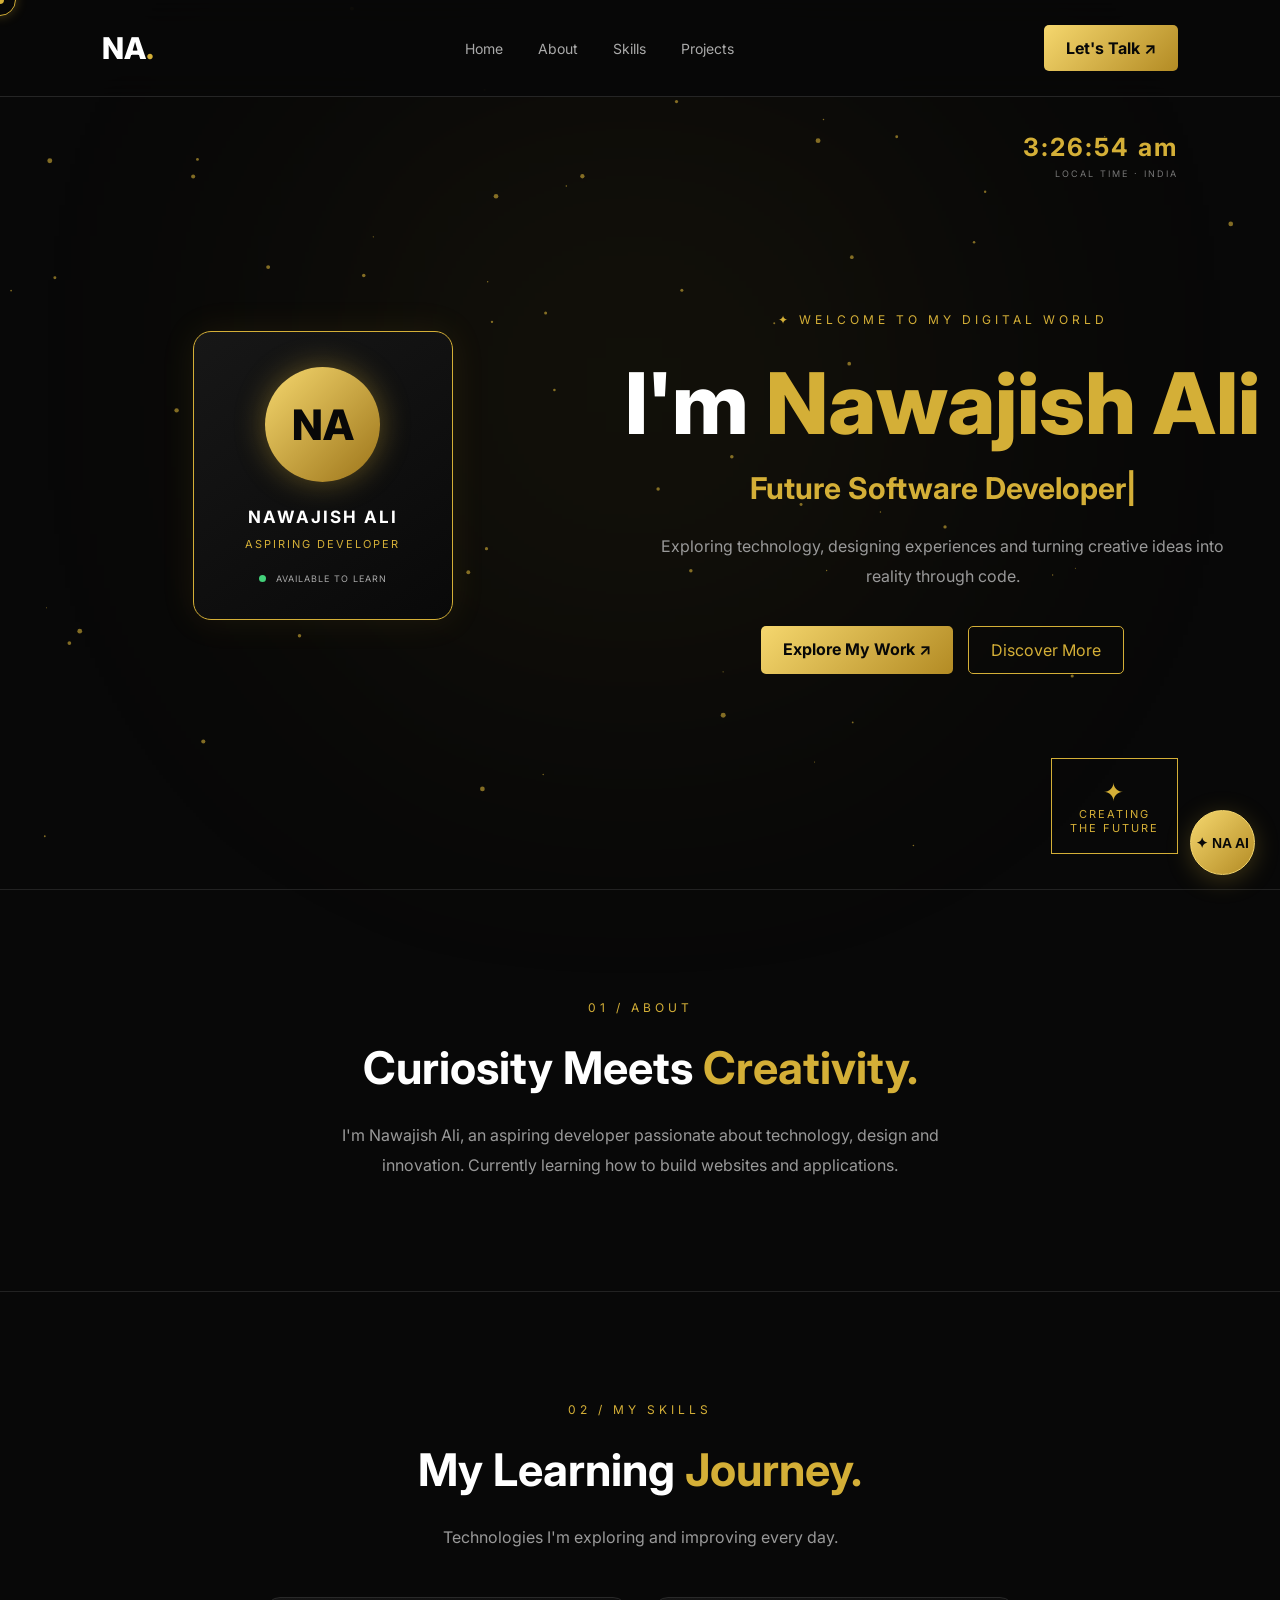
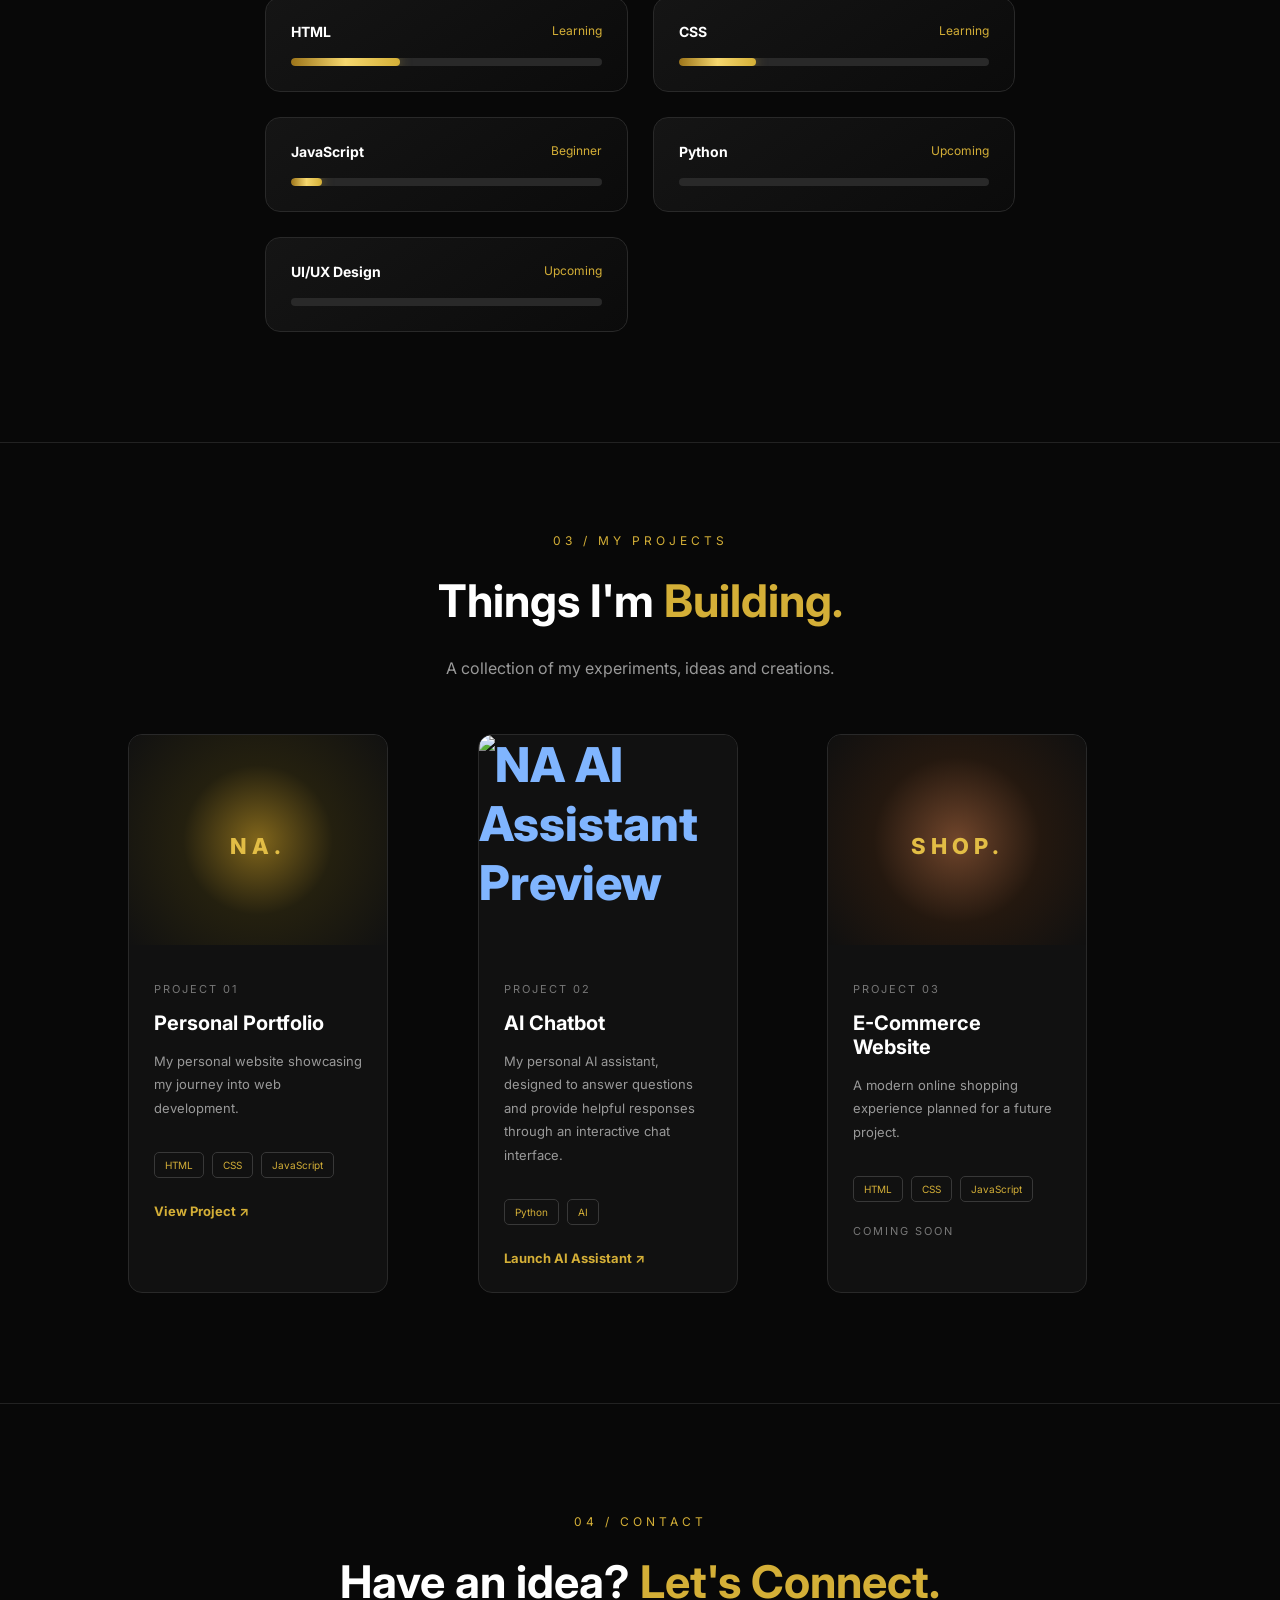
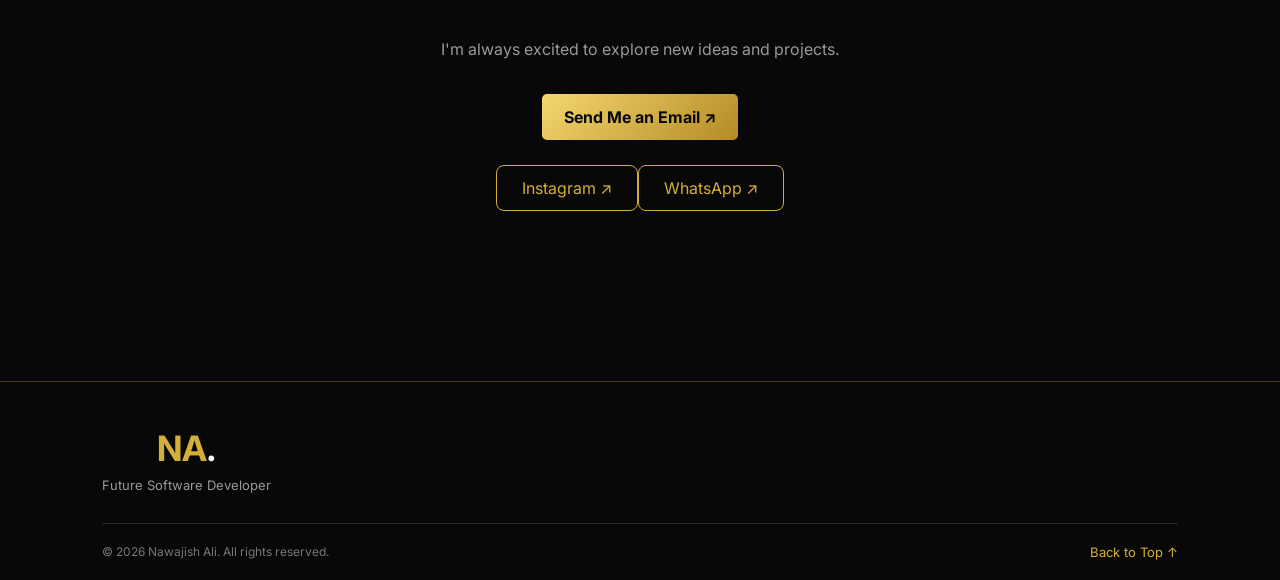
==== index.html @ ee2a5661 "Add files via upload" ====
<!DOCTYPE html>
<html lang="en">
<head>
    <meta charset="UTF-8">
    <meta name="viewport" content="width=device-width, initial-scale=1.0">
    <title>Nawajish Ali | Developer Portfolio</title>
    <link rel="stylesheet" href="style.css">
</head>

<body>
    <!-- NA Premium Loader -->
<div id="page-loader">
    <div class="loader-logo">NA<span>.</span></div>
    <div class="loader-line"></div>
    <p>WELCOME TO MY PORTFOLIO</p>
</div>
<!-- Golden Custom Cursor -->
<div class="cursor-dot"></div>
<div class="cursor-outline"></div>
    <div class="background-glow"></div>
    <canvas id="particles"></canvas>

    <nav class="navbar">
        <a href="#home" class="logo">NA<span>.</span></a>

        <ul class="nav-links">
            <li><a href="#home">Home</a></li>
            <li><a href="#about">About</a></li>
            <li><a href="#skills">Skills</a></li>
            <li><a href="#projects">Projects</a></li>
        </ul>

        <a href="#contact" class="contact-btn">Let's Talk ↗</a>
    </nav>

    <main>
        <section class="hero" id="home">
<div class="live-clock">
    <span id="clock">00:00:00</span>
    <small>LOCAL TIME · INDIA</small>
</div>
<div class="profile-card">
    <div class="profile-glow">
        <span>NA</span>
    </div>

    <h3>NAWAJISH ALI</h3>
    <p>ASPIRING DEVELOPER</p>

    <div class="online-status">
        <span></span> AVAILABLE TO LEARN
    </div>
</div>
            <div class="hero-content">
                <p class="welcome">✦ WELCOME TO MY DIGITAL WORLD</p>

                <h1>I'm <span>Nawajish Ali</span></h1>

                <h2>
    <span id="typing-text"></span><span class="typing-cursor">|</span>
</h2>

                <p class="description">
                    Exploring technology, designing experiences
                    and turning creative ideas into reality through code.
                </p>

                <div class="hero-buttons">
                    <a href="#projects" class="main-btn">Explore My Work ↗</a>
                    <a href="#about" class="secondary-btn">Discover More</a>
                </div>
            </div>

            <div class="hero-badge">
                <span>✦</span>
                <p>CREATING<br>THE FUTURE</p>
            </div>

        </section>

        <section id="about" class="content-section">
            <p class="section-label">01 / ABOUT</p>
            <h2>Curiosity Meets <span>Creativity.</span></h2>
            <p>
                I'm Nawajish Ali, an aspiring developer passionate
                about technology, design and innovation.
                Currently learning how to build websites and applications.
            </p>
        </section>

        <section id="skills" class="content-section">

    <p class="section-label">02 / MY SKILLS</p>

    <h2>My Learning <span>Journey.</span></h2>

    <p class="skills-intro">
        Technologies I'm exploring and improving every day.
    </p>

    <div class="skills-dashboard">

        <div class="skill-box">
            <div class="skill-info">
                <span>HTML</span>
                <span>Learning</span>
            </div>
            <div class="skill-track">
                <div class="skill-fill html-fill"></div>
            </div>
        </div>

        <div class="skill-box">
            <div class="skill-info">
                <span>CSS</span>
                <span>Learning</span>
            </div>
            <div class="skill-track">
                <div class="skill-fill css-fill"></div>
            </div>
        </div>

        <div class="skill-box">
            <div class="skill-info">
                <span>JavaScript</span>
                <span>Beginner</span>
            </div>
            <div class="skill-track">
                <div class="skill-fill js-fill"></div>
            </div>
        </div>

        <div class="skill-box">
            <div class="skill-info">
                <span>Python</span>
                <span>Upcoming</span>
            </div>
            <div class="skill-track">
                <div class="skill-fill python-fill"></div>
            </div>
        </div>

        <div class="skill-box">
            <div class="skill-info">
                <span>UI/UX Design</span>
                <span>Upcoming</span>
            </div>
            <div class="skill-track">
                <div class="skill-fill design-fill"></div>
            </div>
        </div>

    </div>

</section>

        <section id="projects" class="content-section">

    <p class="section-label">03 / MY PROJECTS</p>

    <h2>Things I'm <span>Building.</span></h2>

    <p class="skills-intro">
        A collection of my experiments, ideas and creations.
    </p>

    <div class="project-gallery">

        <div class="project-card">
            <div class="project-image portfolio-image">
                <span>NA.</span>
            </div>

            <div class="project-details">
                <span class="project-number">PROJECT 01</span>
                <h3>Personal Portfolio</h3>

                <p>
                    My personal website showcasing my journey
                    into web development.
                </p>

                <div class="tech-tags">
                    <span>HTML</span>
                    <span>CSS</span>
                    <span>JavaScript</span>
                </div>

                <a href="#home" class="project-link">
                    View Project ↗
                </a>
            </div>
        </div>

        <div class="project-card">
            <div class="project-image ai-image">
    <img src="AI-Chatboot/images/na-ai-preview.png"
         alt="NA AI Assistant Preview">
</div>

            <div class="project-details">
                <span class="project-number">PROJECT 02</span>
                <h3>AI Chatbot</h3>

                <p>
    My personal AI assistant, designed to answer
    questions and provide helpful responses through
    an interactive chat interface.
</p>

                <div class="tech-tags">
                    <span>Python</span>
                    <span>AI</span>
                </div>

                <a href="AI-Chatboot/index.html"
   class="project-link"
   target="_blank">
   Launch AI Assistant ↗
</a>
            </div>
        </div>

        <div class="project-card">
            <div class="project-image shop-image">
                <span>SHOP.</span>
            </div>

            <div class="project-details">
                <span class="project-number">PROJECT 03</span>
                <h3>E-Commerce Website</h3>

                <p>
                    A modern online shopping experience
                    planned for a future project.
                </p>

                <div class="tech-tags">
                    <span>HTML</span>
                    <span>CSS</span>
                    <span>JavaScript</span>
                </div>

                <span class="coming-soon">COMING SOON</span>
            </div>
        </div>

    </div>

</section>

        <section id="contact" class="content-section contact-section">
            <p class="section-label">04 / CONTACT</p>
            <h2>Have an idea? <span>Let's Connect.</span></h2>
            <p>I'm always excited to explore new ideas and projects.</p>
            <a href="mailto:your-sharubanali35@gmail.com" class="main-btn">
                Send Me an Email ↗
            </a>
            <div class="social-links">
    <a href="https://www.instagram.com/nawajish_0007_/"
       target="_blank"
       rel="noopener noreferrer"
       class="social-link">
        Instagram ↗
    </a>
    <a href="https://wa.me/6398484253"
   target="_blank"
   rel="noopener noreferrer"
   class="social-link">
    WhatsApp ↗
</a>
</div>
        </section>
    </main>

   <footer class="portfolio-footer">

    <div class="footer-content">

        <div class="footer-brand">
            <h2>NA<span>.</span></h2>
            <p>Future Software Developer</p>
        </div>

    </div>

    <div class="footer-bottom">
        <p>© 2026 Nawajish Ali. All rights reserved.</p>
        <a href="#home">Back to Top ↑</a>
    </div>

</footer>
<!-- NA AI Chat Button -->

<button id="ai-toggle" class="ai-toggle">
    ✦ NA AI
</button>

<div id="ai-widget" class="ai-widget">

    <div class="ai-header">
        <div>
            <h3>NA AI Assistant</h3>
            <small>Created by Nawajish Ali</small>
        </div>

       <button id="ai-clear">Clear</button>
<button id="ai-close">✕</button>
    </div>

    <div id="ai-chat-box" class="ai-chat-box">
        <div class="ai-bot-message">
            Hello! I'm NA AI. How can I help you?
        </div>
    </div>

    <div class="ai-input-area">
        <input
            type="text"
            id="ai-input"
            placeholder="Ask me anything..."
        >

        <button id="ai-send">➤</button>
    </div>

</div>
    <script src="script.js"></script>

</body>
</html>
---- style.css ----
@import url('https://fonts.googleapis.com/css2?family=Inter:wght@400;500;600;700;800&display=swap');

* {
    margin: 0;
    padding: 0;
    box-sizing: border-box;
    scroll-behavior: smooth;
}

body {
    background: #080808;
    color: #ffffff;
    font-family: 'Inter', sans-serif;
    overflow-x: hidden;
}

#particles {
    position: fixed;
    inset: 0;
    width: 100%;
    height: 100%;
    pointer-events: none;
    z-index: -1;
}

.background-glow {
    position: fixed;
    width: 500px;
    height: 500px;
    background: #d4af37;
    filter: blur(180px);
    opacity: 0.09;
    top: 15%;
    left: 30%;
    pointer-events: none;
    z-index: -2;
    animation: glow 7s infinite alternate;
}

@keyframes glow {
    from { transform: translate(-100px, -50px); }
    to { transform: translate(100px, 100px); }
}

.navbar {
    display: flex;
    justify-content: space-between;
    align-items: center;
    padding: 25px 8%;
    border-bottom: 1px solid #252525;
    background: rgba(8, 8, 8, 0.85);
    position: sticky;
    top: 0;
    z-index: 10;
    backdrop-filter: blur(15px);
}

.logo {
    color: white;
    text-decoration: none;
    font-size: 30px;
    font-weight: 800;
}

.logo span, .hero h1 span, .content-section h2 span {
    color: #d4af37;
}

.nav-links {
    display: flex;
    list-style: none;
    gap: 35px;
}

.nav-links a {
    color: #aaa;
    text-decoration: none;
    font-size: 14px;
    transition: 0.3s;
}

.nav-links a:hover {
    color: #d4af37;
}

.contact-btn, .main-btn {
    background: linear-gradient(135deg, #f5d76e, #b38b24);
    color: #080808;
    text-decoration: none;
    padding: 13px 22px;
    border-radius: 5px;
    font-weight: 700;
    display: inline-block;
    transition: 0.3s;
}

.contact-btn:hover, .main-btn:hover {
    transform: translateY(-4px);
    box-shadow: 0 8px 25px #d4af3744;
}

.hero {
    min-height: 88vh;
    display: flex;
    justify-content: center;
    align-items: center;
    text-align: center;
    position: relative;
    padding: 70px 20px;
}

.hero-content {
    animation: appear 1.2s ease;
}

@keyframes appear {
    from { opacity: 0; transform: translateY(30px); }
    to { opacity: 1; transform: translateY(0); }
}

.welcome, .section-label {
    color: #d4af37;
    letter-spacing: 4px;
    font-size: 12px;
    margin-bottom: 25px;
}

.hero h1 {
    font-size: clamp(42px, 7vw, 85px);
    font-weight: 800;
    margin-bottom: 15px;
}

.hero h2 {
    color: #aaa;
    font-size: clamp(20px, 3vw, 30px);
    margin-bottom: 25px;
}

.description {
    color: #999;
    max-width: 580px;
    line-height: 1.9;
    margin: auto auto 35px;
}

.hero-buttons {
    display: flex;
    justify-content: center;
    gap: 15px;
    flex-wrap: wrap;
}

.secondary-btn {
    border: 1px solid #d4af37;
    color: #d4af37;
    text-decoration: none;
    padding: 13px 22px;
    border-radius: 5px;
    transition: 0.3s;
}

.secondary-btn:hover {
    background: #d4af37;
    color: black;
}

.hero-badge {
    position: absolute;
    bottom: 35px;
    right: 8%;
    border: 1px solid #d4af37;
    padding: 18px;
    color: #d4af37;
    font-size: 11px;
    letter-spacing: 2px;
}

.hero-badge span {
    font-size: 25px;
}

.content-section {
    padding: 110px 10%;
    text-align: center;
    border-top: 1px solid #222;
}

.content-section h2 {
    font-size: clamp(28px, 4vw, 45px);
    margin-bottom: 25px;
}

.content-section > p:not(.section-label) {
    color: #999;
    line-height: 1.9;
    max-width: 650px;
    margin: auto;
}

.cards {
    display: flex;
    justify-content: center;
    gap: 20px;
    flex-wrap: wrap;
    margin-top: 45px;
}

.card, .project-card {
    border: 1px solid #292929;
    background: #111;
    padding: 30px;
    border-radius: 10px;
    min-width: 180px;
    transition: 0.3s;
}

.card {
    color: #d4af37;
    font-weight: 700;
}

.card span, .project-card span {
    display: block;
    color: #777;
    font-size: 11px;
    margin-top: 12px;
}

.card:hover, .project-card:hover {
    border-color: #d4af37;
    transform: translateY(-8px);
}

.project-card {
    text-align: left;
    width: 260px;
}

.project-card h3 {
    margin: 18px 0;
    color: #d4af37;
}

.project-card p {
    color: #999;
    line-height: 1.6;
}

.contact-section .main-btn {
    margin-top: 30px;
}

footer {
    padding: 30px;
    text-align: center;
    color: #777;
    border-top: 1px solid #222;
    font-size: 13px;
}

@media (max-width: 700px) {
    .navbar {
        padding: 20px 5%;
        flex-wrap: wrap;
        gap: 20px;
    }

    .nav-links {
        gap: 15px;
        flex-wrap: wrap;
    }

    .contact-btn {
        display: none;
    }

    .hero-badge {
        display: none;
    }

    .content-section {
        padding: 75px 7%;
    }
}
/* Typing Animation */
#typing-text {
    color: #d4af37;
}

.typing-cursor {
    color: #d4af37;
    animation: blink 0.7s infinite;
}

@keyframes blink {
    50% {
        opacity: 0;
    }
}

/* Premium Card Effects */
.card, .project-card {
    transition: all 0.4s ease;
    cursor: pointer;
}

.card:hover, .project-card:hover {
    transform: translateY(-12px) scale(1.03);
    border-color: #d4af37;
    box-shadow: 0 15px 35px #d4af3722;
}

/* Golden Text Selection */
::selection {
    background: #d4af37;
    color: black;
}

/* Smooth Button Animation */
.main-btn, .contact-btn {
    transition: all 0.3s ease;
}
/* Live Digital Clock */

.live-clock {
    position: absolute;
    top: 35px;
    right: 8%;
    display: flex;
    flex-direction: column;
    gap: 6px;
    text-align: right;
}

.live-clock span {
    color: #d4af37;
    font-size: 25px;
    font-weight: bold;
    letter-spacing: 2px;
}

.live-clock small {
    color: #777;
    font-size: 9px;
    letter-spacing: 2px;
}

@media (max-width: 700px) {
    .live-clock {
        position: static;
        margin-bottom: 35px;
        text-align: center;
    }
}
/* Futuristic Profile Card */

.profile-card {
    width: 260px;
    padding: 35px 20px;
    background: linear-gradient(145deg, #171717, #090909);
    border: 1px solid #d4af37;
    border-radius: 18px;
    text-align: center;
    margin: 0 auto 35px;
    box-shadow: 0 0 35px #d4af3718;
    animation: floating 4s ease-in-out infinite;
}

.profile-glow {
    width: 115px;
    height: 115px;
    margin: auto auto 25px;
    border-radius: 50%;
    display: flex;
    align-items: center;
    justify-content: center;
    background: linear-gradient(135deg, #f5d76e, #9c7419);
    box-shadow: 0 0 30px #d4af3766;
}

.profile-glow span {
    color: #080808;
    font-size: 42px;
    font-weight: 800;
}

.profile-card h3 {
    font-size: 17px;
    letter-spacing: 2px;
    margin-bottom: 10px;
}

.profile-card > p {
    color: #d4af37;
    font-size: 11px;
    letter-spacing: 2px;
    margin-bottom: 22px;
}

.online-status {
    color: #aaa;
    font-size: 9px;
    letter-spacing: 1px;
}

.online-status span {
    display: inline-block;
    width: 7px;
    height: 7px;
    background: #43d17a;
    border-radius: 50%;
    margin-right: 6px;
}

@keyframes floating {
    0%, 100% {
        transform: translateY(0);
    }

    50% {
        transform: translateY(-12px);
    }
}
/* Skills Dashboard */

.skills-intro {
    margin-bottom: 40px !important;
}

/* PREMIUM SKILLS DASHBOARD */

.skills-dashboard {
    max-width: 750px;
    margin: 45px auto 0;
    display: grid;
    grid-template-columns: 1fr 1fr;
    gap: 25px;
    text-align: left;
}

.skill-box {
    background: linear-gradient(145deg, #151515, #0b0b0b);
    border: 1px solid #292929;
    padding: 25px;
    border-radius: 15px;
    transition: all 0.4s ease;
    position: relative;
    overflow: hidden;
}

.skill-box:hover {
    border-color: #d4af37;
    transform: translateY(-7px);
    box-shadow: 0 10px 35px #d4af3725;
}

.skill-info {
    display: flex;
    justify-content: space-between;
    margin-bottom: 18px;
    font-size: 14px;
}

.skill-info span:first-child {
    color: white;
    font-weight: bold;
}

.skill-info span:last-child {
    color: #d4af37;
    font-size: 12px;
}

.skill-track {
    height: 8px;
    background: #292929;
    border-radius: 20px;
    overflow: hidden;
}

.skill-fill {
    height: 100%;
    border-radius: 20px;
    background: linear-gradient(
        90deg,
        #9c7419,
        #f5d76e,
        #d4af37
    );
    box-shadow: 0 0 12px #d4af3780;
    animation: none;
}

.html-fill { width: 35%; }
.css-fill { width: 25%; }
.js-fill { width: 10%; }
.python-fill { width: 0%; }
.design-fill { width: 0%; }

@keyframes skillLoad {
    from {
        width: 0;
    }
}

@media (max-width: 650px) {
    .skills-dashboard {
        grid-template-columns: 1fr;
    }
}

@media (prefers-reduced-motion: reduce) {
    .skill-fill {
        animation: none;
    }

    .skill-box {
        transition: none;
    }
}
/* Premium Project Gallery */

.project-gallery {
    display: grid;
    grid-template-columns: repeat(3, 1fr);
    gap: 25px;
    max-width: 1100px;
    margin: 50px auto 0;
    text-align: left;
}

.project-card {
    padding: 0;
    min-width: 0;
    overflow: hidden;
    background: #111;
    border: 1px solid #292929;
    border-radius: 14px;
    transition: transform 0.4s, border-color 0.4s;
}

.project-card:hover {
    transform: translateY(-12px);
    border-color: #d4af37;
    box-shadow: 0 15px 35px #d4af3720;
}

.project-image {
    height: 190px;
    display: flex;
    justify-content: center;
    align-items: center;
    font-size: 48px;
    font-weight: 800;
    color: #d4af37;
    background: radial-gradient(circle, #29200b, #101010);
}

.ai-image {
    background: radial-gradient(circle, #18233c, #101010);
    color: #80b5ff;
}

.shop-image {
    background: radial-gradient(circle, #352315, #101010);
    color: #e4b66c;
}

.project-details {
    padding: 25px;
}

.project-number {
    color: #d4af37;
    font-size: 10px;
    letter-spacing: 2px;
}

.project-details h3 {
    color: white;
    margin: 15px 0;
    font-size: 20px;
}

.project-details p {
    color: #999;
    font-size: 13px;
    line-height: 1.8;
    margin-bottom: 20px;
}

.tech-tags {
    display: flex;
    flex-wrap: wrap;
    gap: 8px;
    margin-bottom: 22px;
}

.tech-tags span {
    border: 1px solid #383838;
    color: #d4af37;
    padding: 6px 10px;
    border-radius: 5px;
    font-size: 10px;
}

.project-link {
    color: #d4af37;
    text-decoration: none;
    font-size: 13px;
    font-weight: bold;
}

.project-link:hover {
    color: white;
}

.coming-soon {
    color: #888;
    font-size: 11px;
    letter-spacing: 2px;
}

@media (max-width: 850px) {
    .project-gallery {
        grid-template-columns: repeat(2, 1fr);
    }
}

@media (max-width: 600px) {
    .project-gallery {
        grid-template-columns: 1fr;
    }
}
#projects {
    scroll-margin-top: 110px;
    padding-top: 90px;
}

#skills,
#about,
#contact {
    scroll-margin-top: 100px;
}
/* NA AI Portfolio Widget */

.ai-toggle {
    position: fixed;
    bottom: 25px;
    right: 25px;
    z-index: 1000;

    width: 65px;
    height: 65px;

    border-radius: 50%;
    border: 1px solid #f5d76e;

    background: linear-gradient(135deg, #f5d76e, #b38b24);
    color: #080808;

    font-size: 14px;
    font-weight: bold;

    cursor: pointer;

    box-shadow: 0 5px 25px #d4af3740;
    transition: 0.3s;
}

.ai-toggle:hover {
    transform: scale(1.1);
    box-shadow: 0 5px 35px #d4af3780;
}

.ai-widget {
    position: fixed;
    bottom: 95px;
    right: 25px;
    width: 350px;
    height: 450px;
    background: #111;
    border: 1px solid #d4af37;
    border-radius: 15px;
    z-index: 1001;
    display: none;
    flex-direction: column;
    overflow: hidden;
    box-shadow: 0 0 30px #d4af3730;
}

.ai-widget.open {
    display: flex;
}

.ai-header {
    padding: 18px;
    display: flex;
    justify-content: space-between;
    align-items: center;
    border-bottom: 1px solid #333;
}

.ai-header h3 {
    color: #d4af37;
}

.ai-header small {
    color: #888;
}

#ai-close {
    background: transparent;
    color: white;
}

.ai-chat-box {
    flex: 1;
    padding: 15px;
    overflow-y: auto;
}

.ai-bot-message,
.ai-user-message {
    padding: 12px;
    margin-bottom: 12px;
    border-radius: 9px;
    font-size: 13px;
    line-height: 1.5;
    overflow-wrap: anywhere;
}

.ai-bot-message {
    background: #252525;
    color: white;
}

.ai-user-message {
    background: #d4af37;
    color: black;
    margin-left: 35px;
}

.ai-input-area {
    display: flex;
    padding: 12px;
    gap: 8px;
}

.ai-input-area input {
    min-width: 0;
    flex: 1;
    background: #222;
    color: white;
    border: 1px solid #444;
    padding: 12px;
    border-radius: 7px;
}

.ai-input-area button {
    background: #d4af37;
    border: none;
    border-radius: 7px;
    padding: 10px 15px;
    cursor: pointer;
}

@media (max-width: 450px) {
    .ai-widget {
        width: calc(100% - 30px);
        right: 15px;
    }
}
/* NA AI Advanced Features */

#ai-clear {
    background: transparent;
    color: #d4af37;
    border: 1px solid #d4af37;
    padding: 7px 12px;
    font-size: 11px;
    cursor: pointer;
}

.ai-timestamp {
    display: block;
    font-size: 9px;
    color: #999;
    margin-top: 7px;
    text-align: right;
}

/* Animated typing dots */

.ai-typing {
    display: flex;
    gap: 5px;
    width: fit-content;
    align-items: center;
}

.ai-typing span {
    width: 6px;
    height: 6px;
    background: #d4af37;
    border-radius: 50%;
    animation: typingDots 1s infinite;
}

.ai-typing span:nth-child(2) {
    animation-delay: 0.2s;
}

.ai-typing span:nth-child(3) {
    animation-delay: 0.4s;
}

@keyframes typingDots {
    0%, 60%, 100% {
        opacity: 0.3;
        transform: translateY(0);
    }

    30% {
        opacity: 1;
        transform: translateY(-5px);
    }
}
/* PREMIUM PROJECT PREVIEWS */

.project-image {
    position: relative;
    overflow: hidden;
    display: flex;
    justify-content: center;
    align-items: center;
    transition: 0.4s ease;
}

.portfolio-image {
    background:
        radial-gradient(circle at center,
        #80651b 0%,
        #24200f 45%,
        #111 100%);
}

.ai-image {
    background:
        radial-gradient(circle at center,
        #253b70 0%,
        #121827 50%,
        #101010 100%);
}

.shop-image {
    background:
        radial-gradient(circle at center,
        #70452b 0%,
        #24180f 50%,
        #101010 100%);
}

.project-image span {
    font-size: 22px;
    font-weight: 800;
    letter-spacing: 5px;
    color: #e2bd45;
    transition: 0.4s ease;
}

.project-card:hover .project-image span {
    transform: scale(1.2);
    text-shadow: 0 0 20px #d4af37;
}

.project-card:hover .project-image {
    filter: brightness(1.2);
}

.project-card {
    transition: transform 0.4s ease,
                border-color 0.4s ease,
                box-shadow 0.4s ease;
}

.project-card:hover {
    transform: translateY(-8px);
    border-color: #d4af37;
    box-shadow: 0 15px 40px #d4af3720;
}
.project-image img {
    width: 100%;
    height: 100%;
    object-fit: cover;
    display: block;
    transition: transform 0.4s ease;
}

.project-card:hover .project-image img {
    transform: scale(1.05);
}
/* AI Project Preview */
.project-image {
    height: 210px;
    overflow: hidden;
    position: relative;
    border-radius: 12px 12px 0 0;
}

.project-image img {
    width: 100%;
    height: 100%;
    object-fit: cover;
    object-position: top center;
    display: block;
}
/* AI Chatbot Preview Enhancement */

.ai-image {
    height: 210px;
    overflow: hidden;
    background: #111;
    border-radius: 12px 12px 0 0;
}

.ai-image img {
    width: 100%;
    height: 100%;
    object-fit: cover;
    object-position: center;
    display: block;
    transform: none;
}
.social-links {
    margin-top: 25px;
    display: flex;
    justify-content: center;
}

.social-link {
    color: #d4af37;
    text-decoration: none;
    border: 1px solid #d4af37;
    padding: 12px 25px;
    border-radius: 8px;
    transition: 0.3s ease;
}

.social-link:hover {
    background: #d4af37;
    color: #111;
    transform: translateY(-3px);
}
/* ===== PREMIUM FOOTER ===== */

.portfolio-footer {
    background: #080808;
    border-top: 1px solid rgba(212, 175, 55, 0.3);
    padding: 45px 8% 20px;
    margin-top: 60px;
}

.footer-content {
    display: flex;
    justify-content: space-between;
    align-items: center;
    flex-wrap: wrap;
    gap: 30px;
    padding-bottom: 30px;
}

.footer-brand h2 {
    color: #d4af37;
    font-size: 35px;
    margin: 0;
}

.footer-brand h2 span {
    color: white;
}

.footer-brand p {
    color: #999;
    font-size: 13px;
    margin-top: 8px;
}

.footer-nav {
    display: flex;
    gap: 25px;
    flex-wrap: wrap;
}

.footer-nav a,
.footer-social a {
    color: #ccc;
    text-decoration: none;
    font-size: 14px;
    transition: 0.3s;
}

.footer-nav a:hover,
.footer-social a:hover {
    color: #d4af37;
}

.footer-bottom {
    border-top: 1px solid #292929;
    padding-top: 20px;
    display: flex;
    justify-content: space-between;
    flex-wrap: wrap;
    gap: 15px;
}

.footer-bottom p {
    color: #777;
    font-size: 12px;
    margin: 0;
}

.footer-bottom a {
    color: #d4af37;
    text-decoration: none;
    font-size: 13px;
}

.footer-bottom a:hover {
    color: white;
}

@media (max-width: 600px) {
    .footer-content {
        flex-direction: column;
        align-items: flex-start;
    }

    .footer-nav {
        gap: 15px;
    }

    .footer-bottom {
        flex-direction: column;
    }
}
/* ===== NA PREMIUM LOADER ===== */

#page-loader {
    position: fixed;
    inset: 0;
    background: #080808;
    z-index: 99999;
    display: flex;
    flex-direction: column;
    justify-content: center;
    align-items: center;
    transition: opacity 0.8s ease, visibility 0.8s ease;
}

#page-loader.loader-hidden {
    opacity: 0;
    visibility: hidden;
}

.loader-logo {
    color: #d4af37;
    font-size: 65px;
    font-weight: 800;
    letter-spacing: 3px;
    animation: logo-glow 1.5s infinite alternate;
}

.loader-logo span {
    color: white;
}

.loader-line {
    width: 120px;
    height: 3px;
    background: #292929;
    margin-top: 15px;
    overflow: hidden;
    position: relative;
}

.loader-line::after {
    content: "";
    position: absolute;
    width: 45%;
    height: 100%;
    background: #d4af37;
    animation: loader-progress 1.2s infinite;
}

#page-loader p {
    color: #999;
    font-size: 10px;
    letter-spacing: 4px;
    margin-top: 20px;
}

@keyframes logo-glow {
    from {
        text-shadow: 0 0 5px rgba(212, 175, 55, 0.2);
    }
    to {
        text-shadow: 0 0 25px rgba(212, 175, 55, 0.8);
    }
}

@keyframes loader-progress {
    from {
        left: -45%;
    }
    to {
        left: 100%;
    }
}
/* ===== GOLDEN CUSTOM CURSOR ===== */

.cursor-dot {
    width: 8px;
    height: 8px;
    background: #d4af37;
    position: fixed;
    border-radius: 50%;
    pointer-events: none;
    z-index: 100000;
    transform: translate(-50%, -50%);
}

.cursor-outline {
    width: 32px;
    height: 32px;
    border: 1px solid #d4af37;
    border-radius: 50%;
    position: fixed;
    pointer-events: none;
    z-index: 99999;
    transform: translate(-50%, -50%);
    transition: width 0.2s, height 0.2s;
    box-shadow: 0 0 12px rgba(212, 175, 55, 0.3);
}

/* Hide custom cursor on touch devices */
@media (hover: none) {
    .cursor-dot,
    .cursor-outline {
        display: none;
    }
}
/* ===== 3D PROJECT CARD EFFECT ===== */

.project-card {
    transform-style: preserve-3d;
    transition: transform 0.3s ease, box-shadow 0.3s ease;
    will-change: transform;
}

.project-card:hover {
    box-shadow: 0 15px 35px rgba(212, 175, 55, 0.18);
    border-color: rgba(212, 175, 55, 0.6);
}
/* ===== SCROLL REVEAL ANIMATION ===== */

.reveal {
    opacity: 0;
    transform: translateY(40px);
    transition: opacity 0.8s ease, transform 0.8s ease;
}

.reveal.active {
    opacity: 1;
    transform: translateY(0);
}
/* Animate skill bars when section appears */

.skills-visible .skill-fill {
    animation: skillLoad 1.8s ease forwards;
}
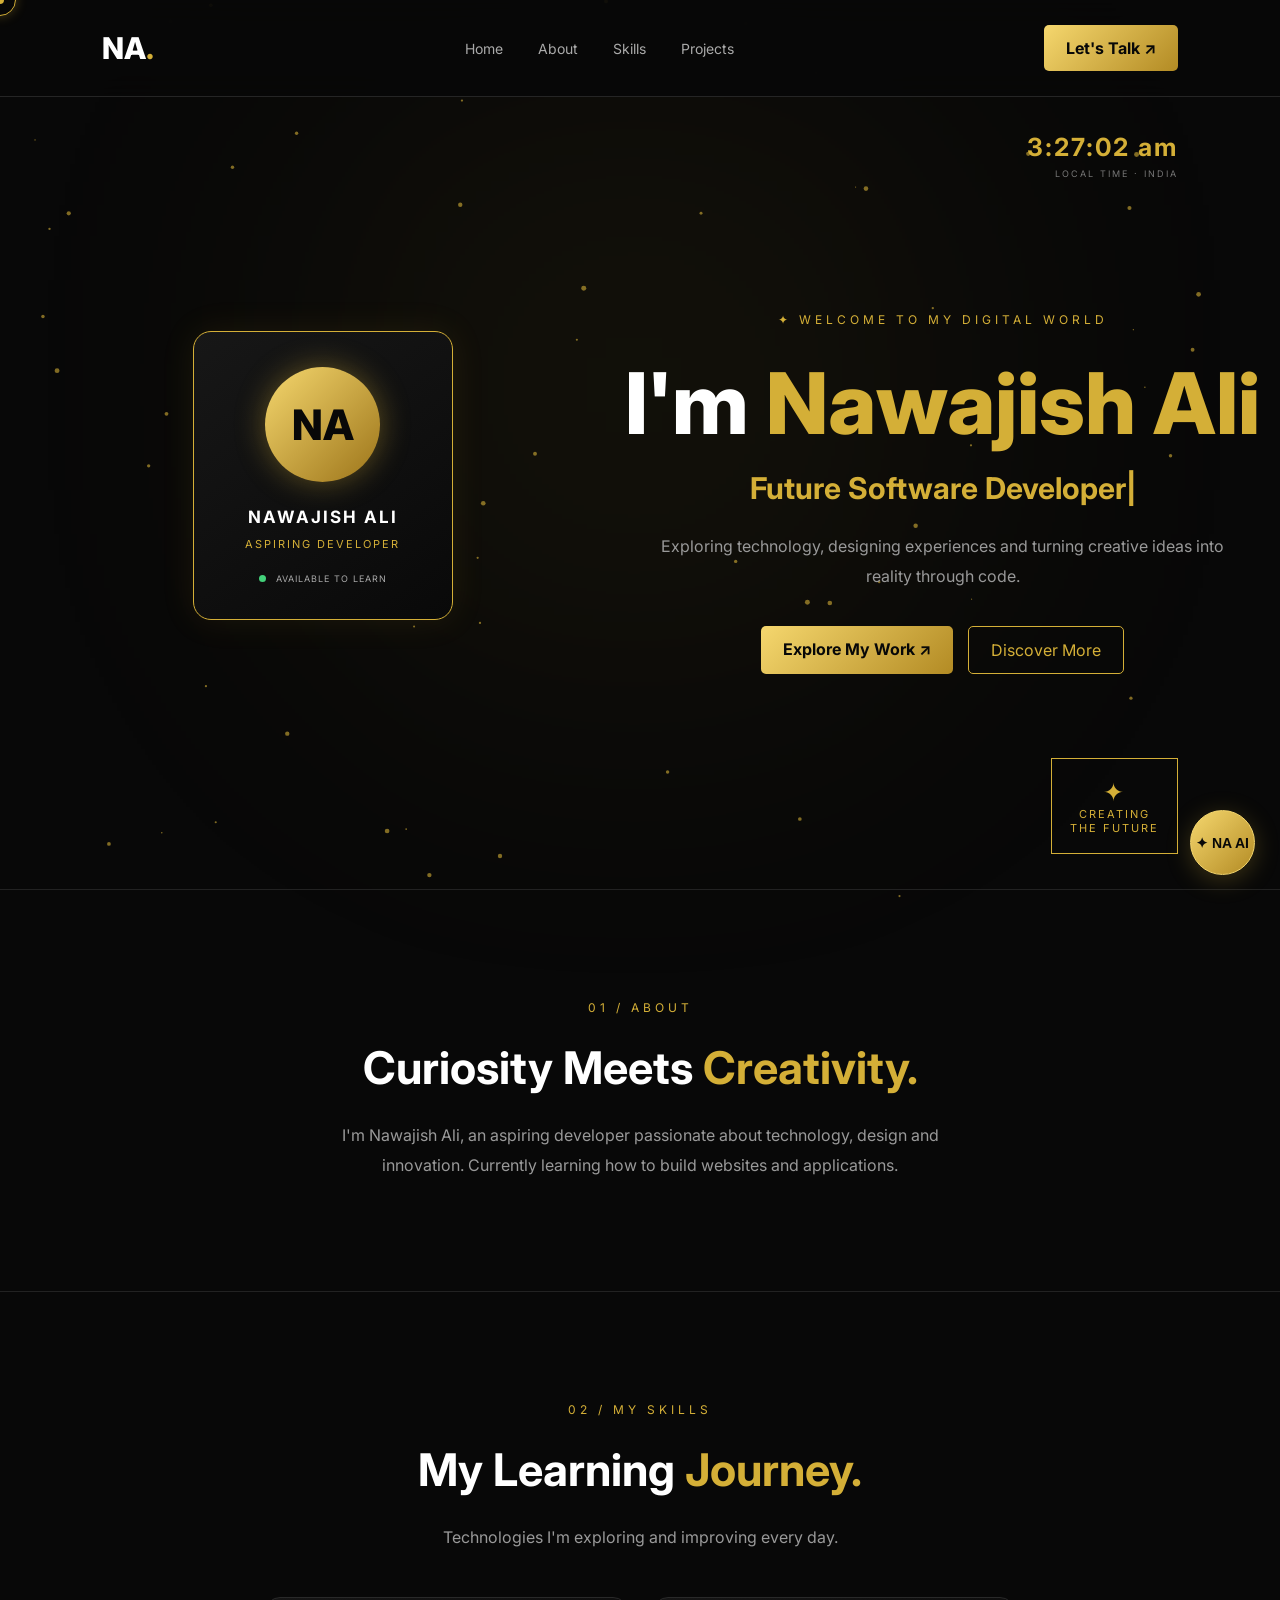
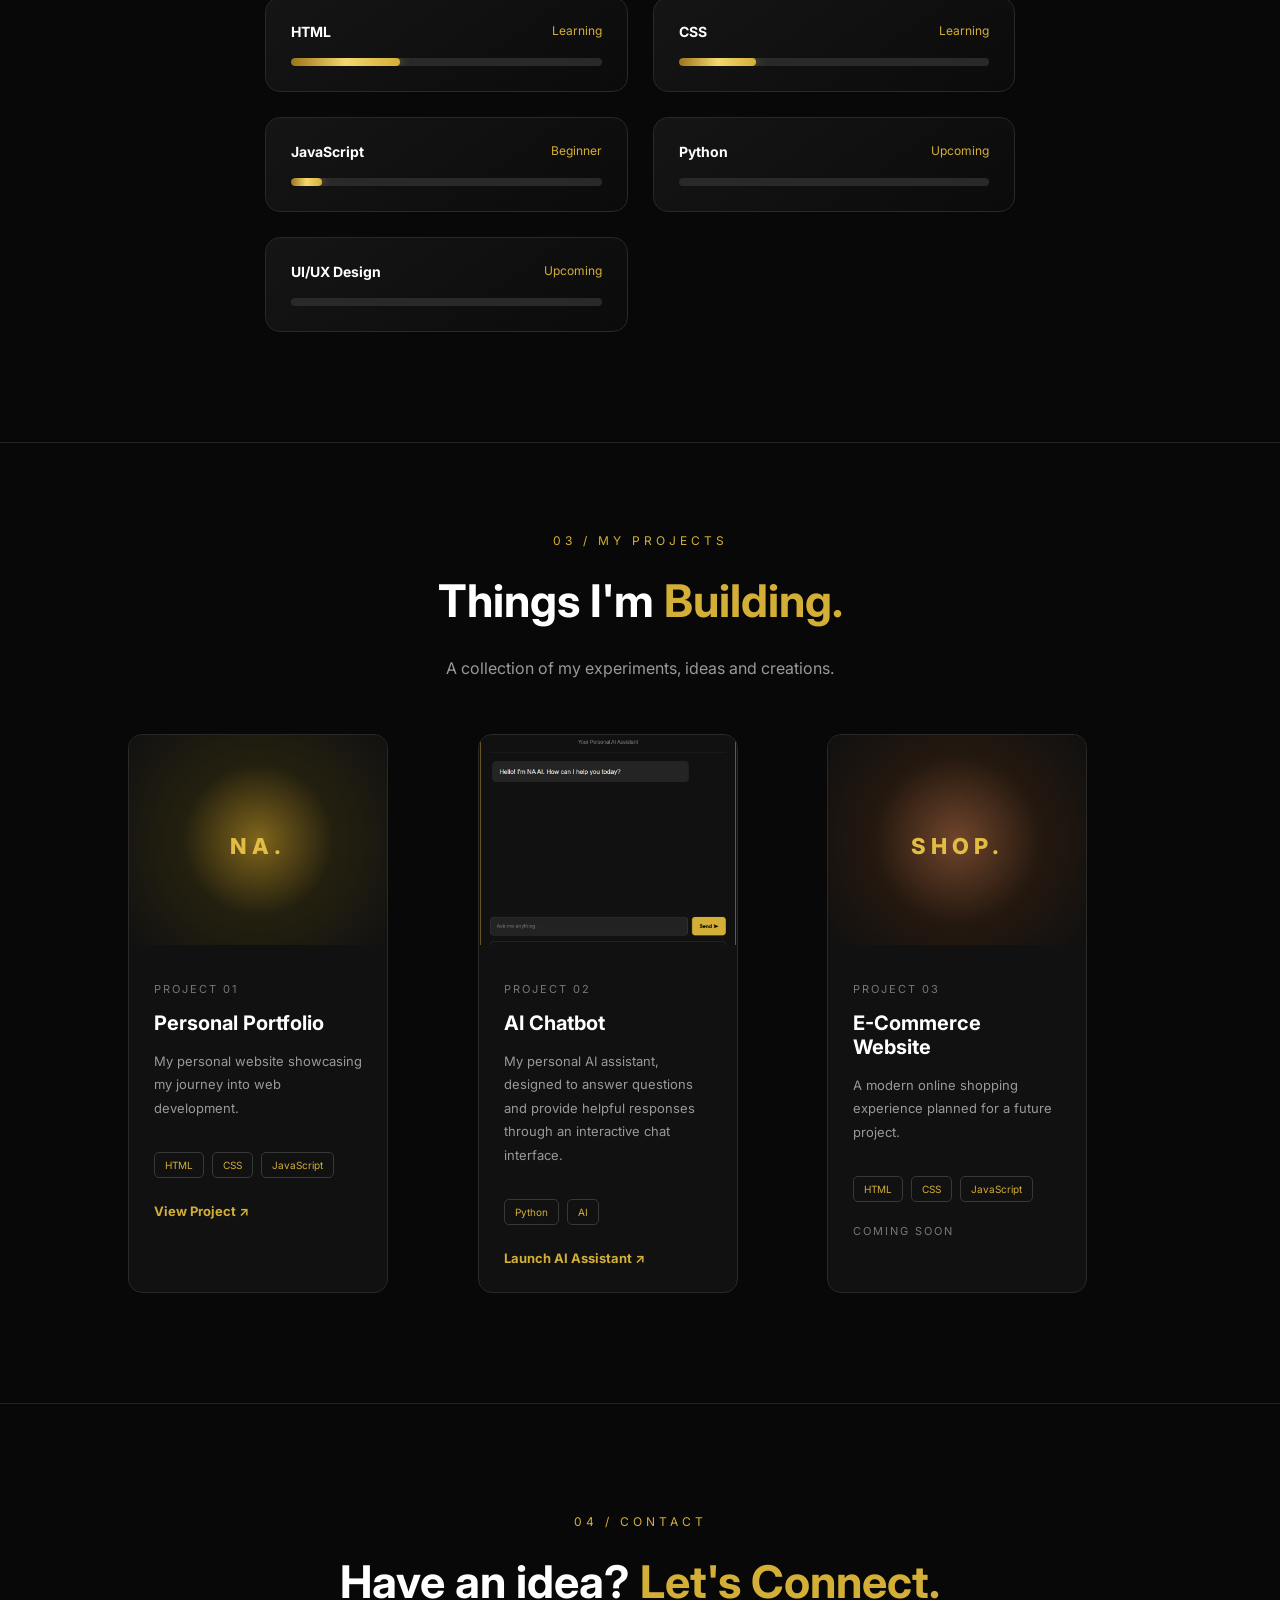
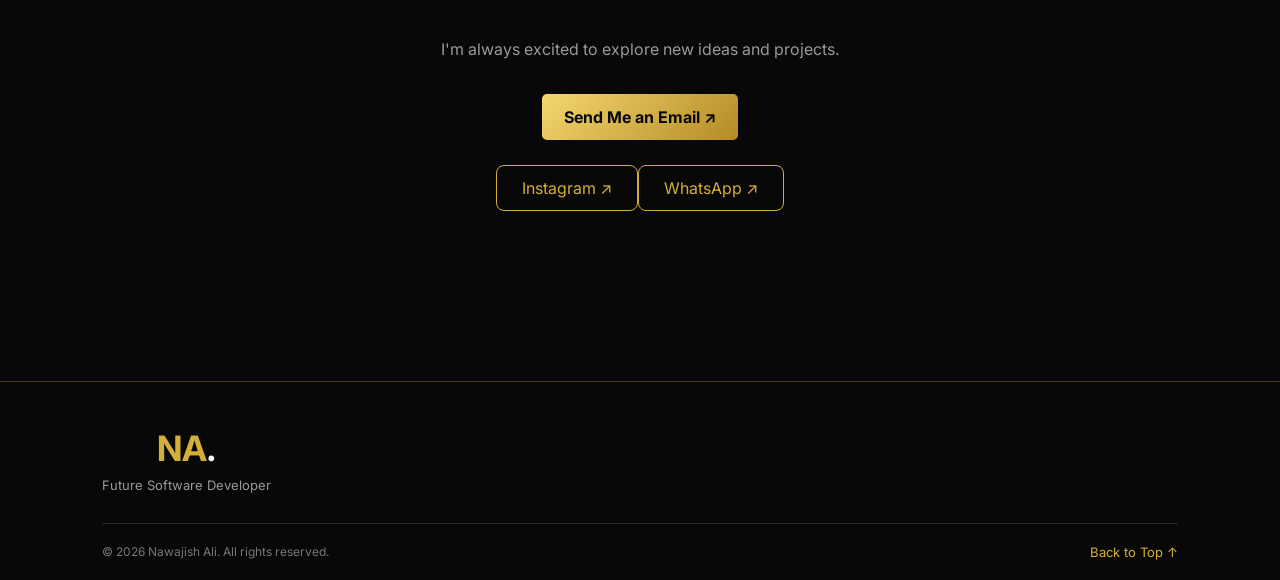
==== commit f6a395d6: "Add files via upload" ====
--- a/index.html
+++ b/index.html
@@ -1,6 +1,12 @@
 <!DOCTYPE html>
 <html lang="en">
 <head>
+    <script async src="https://www.googletagmanager.com/gtm.js?id=GTM-T3Z2RNT5"></script>
+<script>
+  window.dataLayer = window.dataLayer || [];
+  function gtag(){dataLayer.push(arguments);}
+  gtag('js', new Date());
+</script>
     <meta charset="UTF-8">
     <meta name="viewport" content="width=device-width, initial-scale=1.0">
     <title>Nawajish Ali | Developer Portfolio</title>
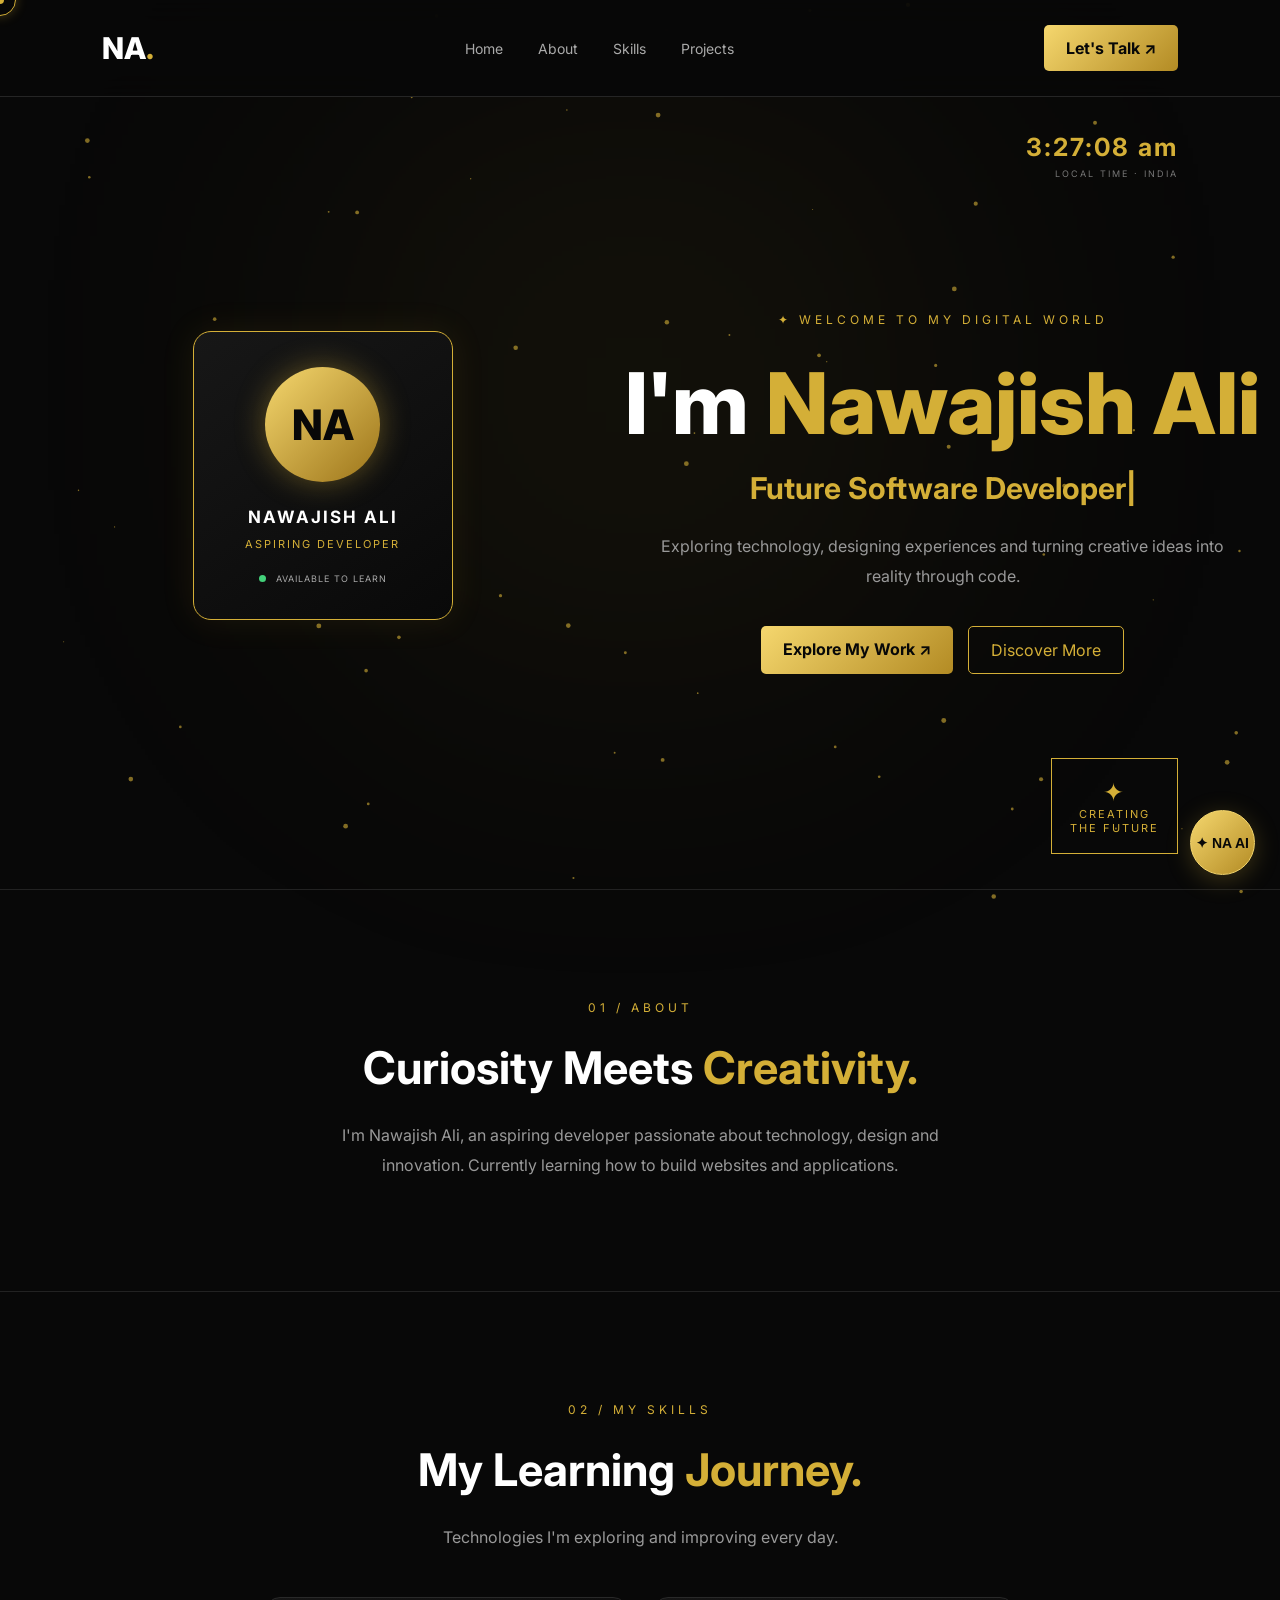
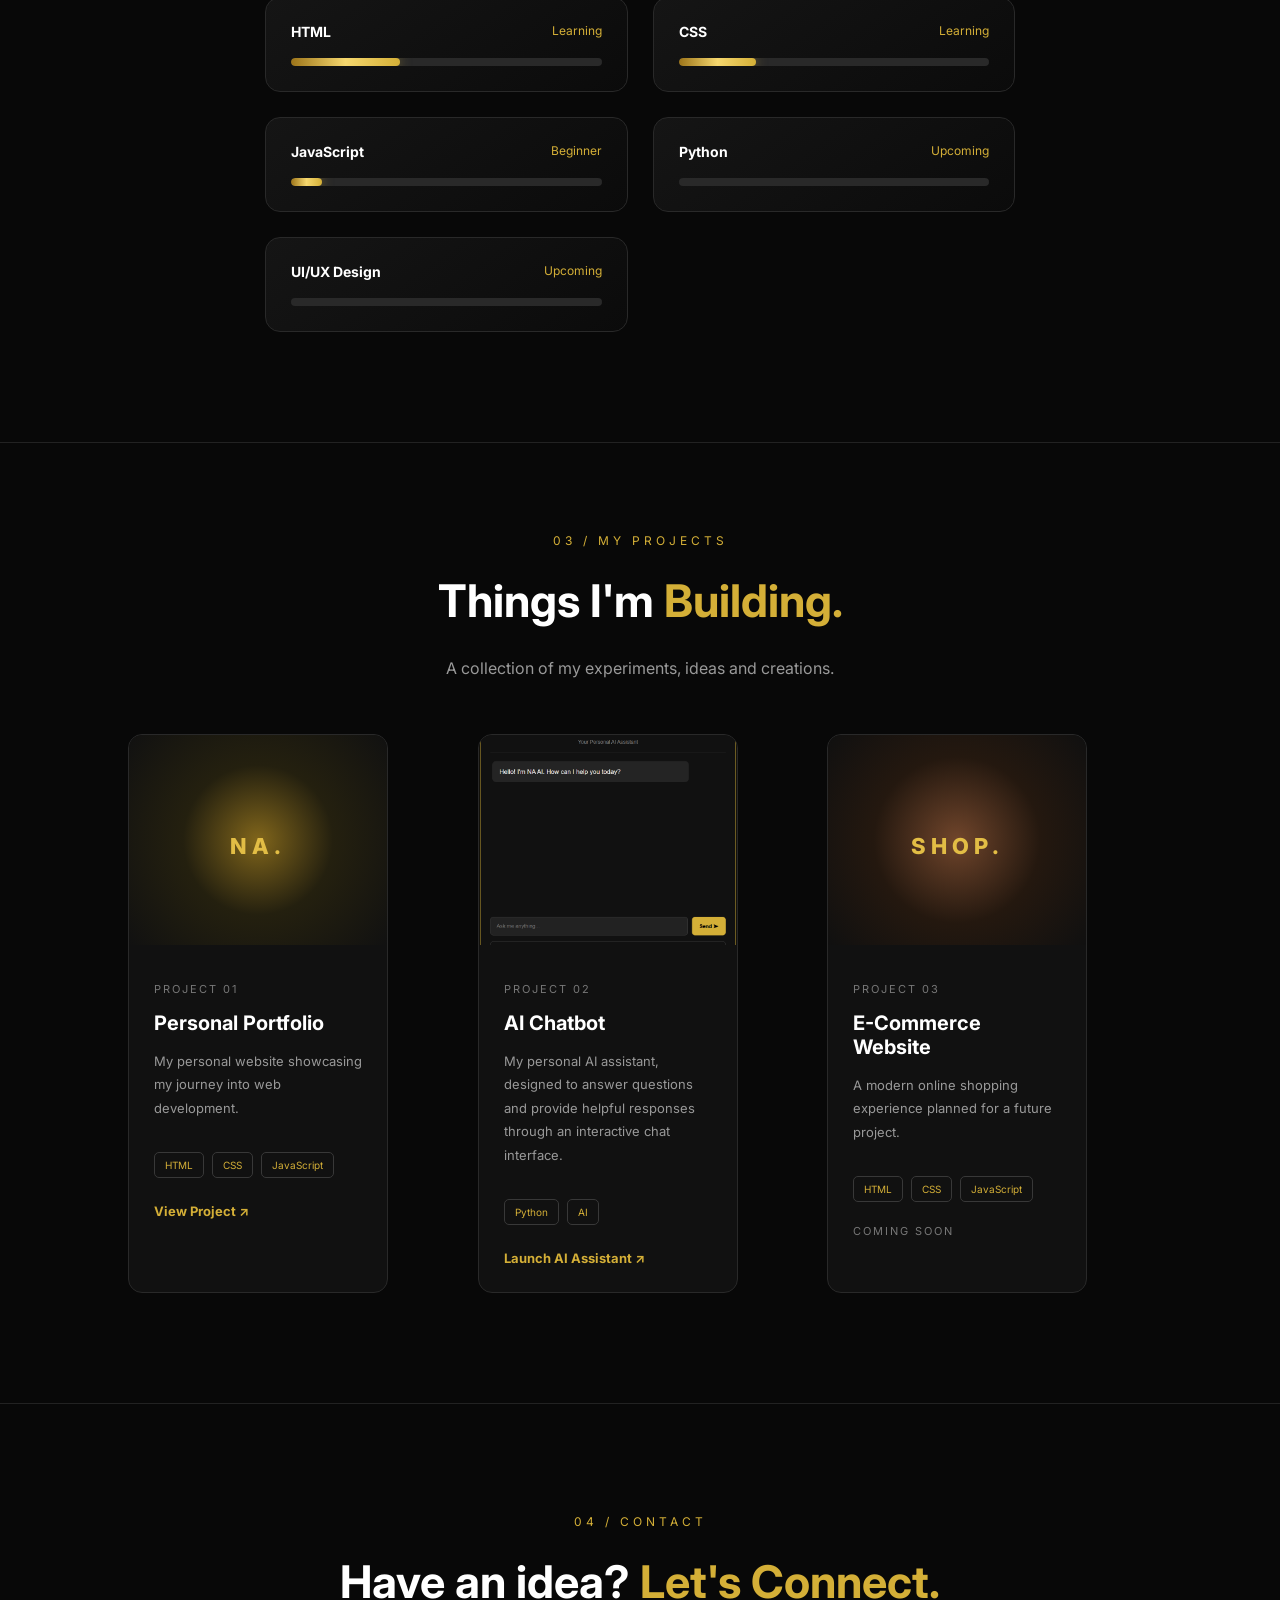
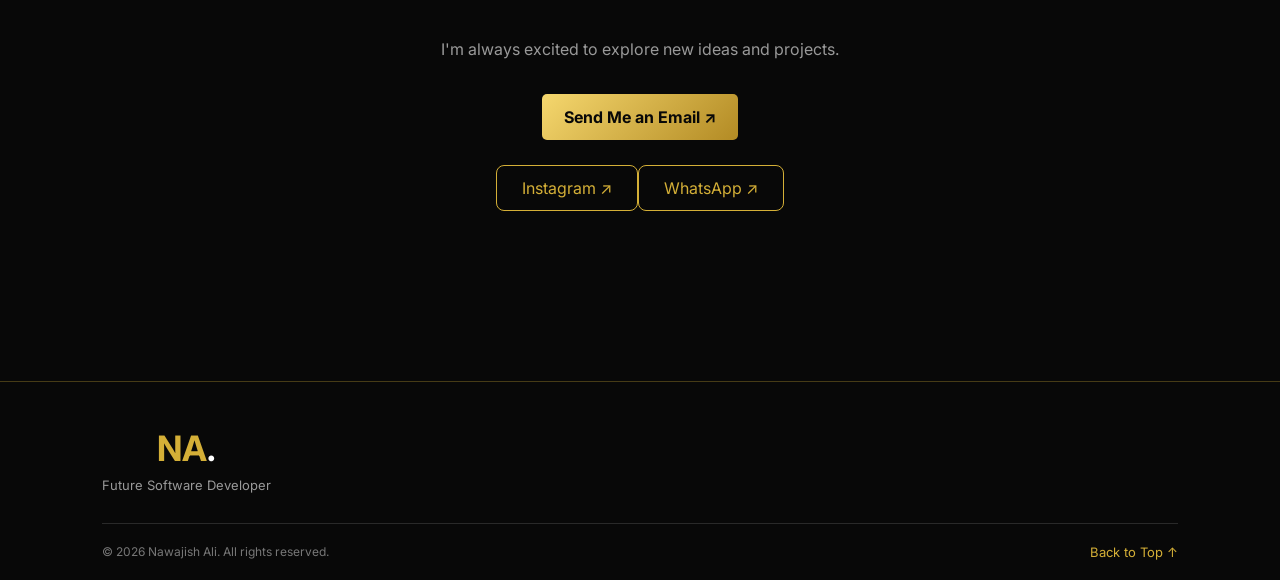
==== commit b22c40d4: "Add files via upload" ====
--- a/index.html
+++ b/index.html
@@ -2,10 +2,15 @@
 <html lang="en">
 <head>
     <script async src="https://www.googletagmanager.com/gtm.js?id=GTM-T3Z2RNT5"></script>
+<script></script>
+  <!-- Google Analytics -->
+<script async src="https://www.googletagmanager.com/gtag/js?id=G-H0KY2M5VSR"></script>
 <script>
   window.dataLayer = window.dataLayer || [];
   function gtag(){dataLayer.push(arguments);}
   gtag('js', new Date());
+  gtag('config', 'G-H0KY2M5VSR');
+</script>
 </script>
     <meta charset="UTF-8">
     <meta name="viewport" content="width=device-width, initial-scale=1.0">
